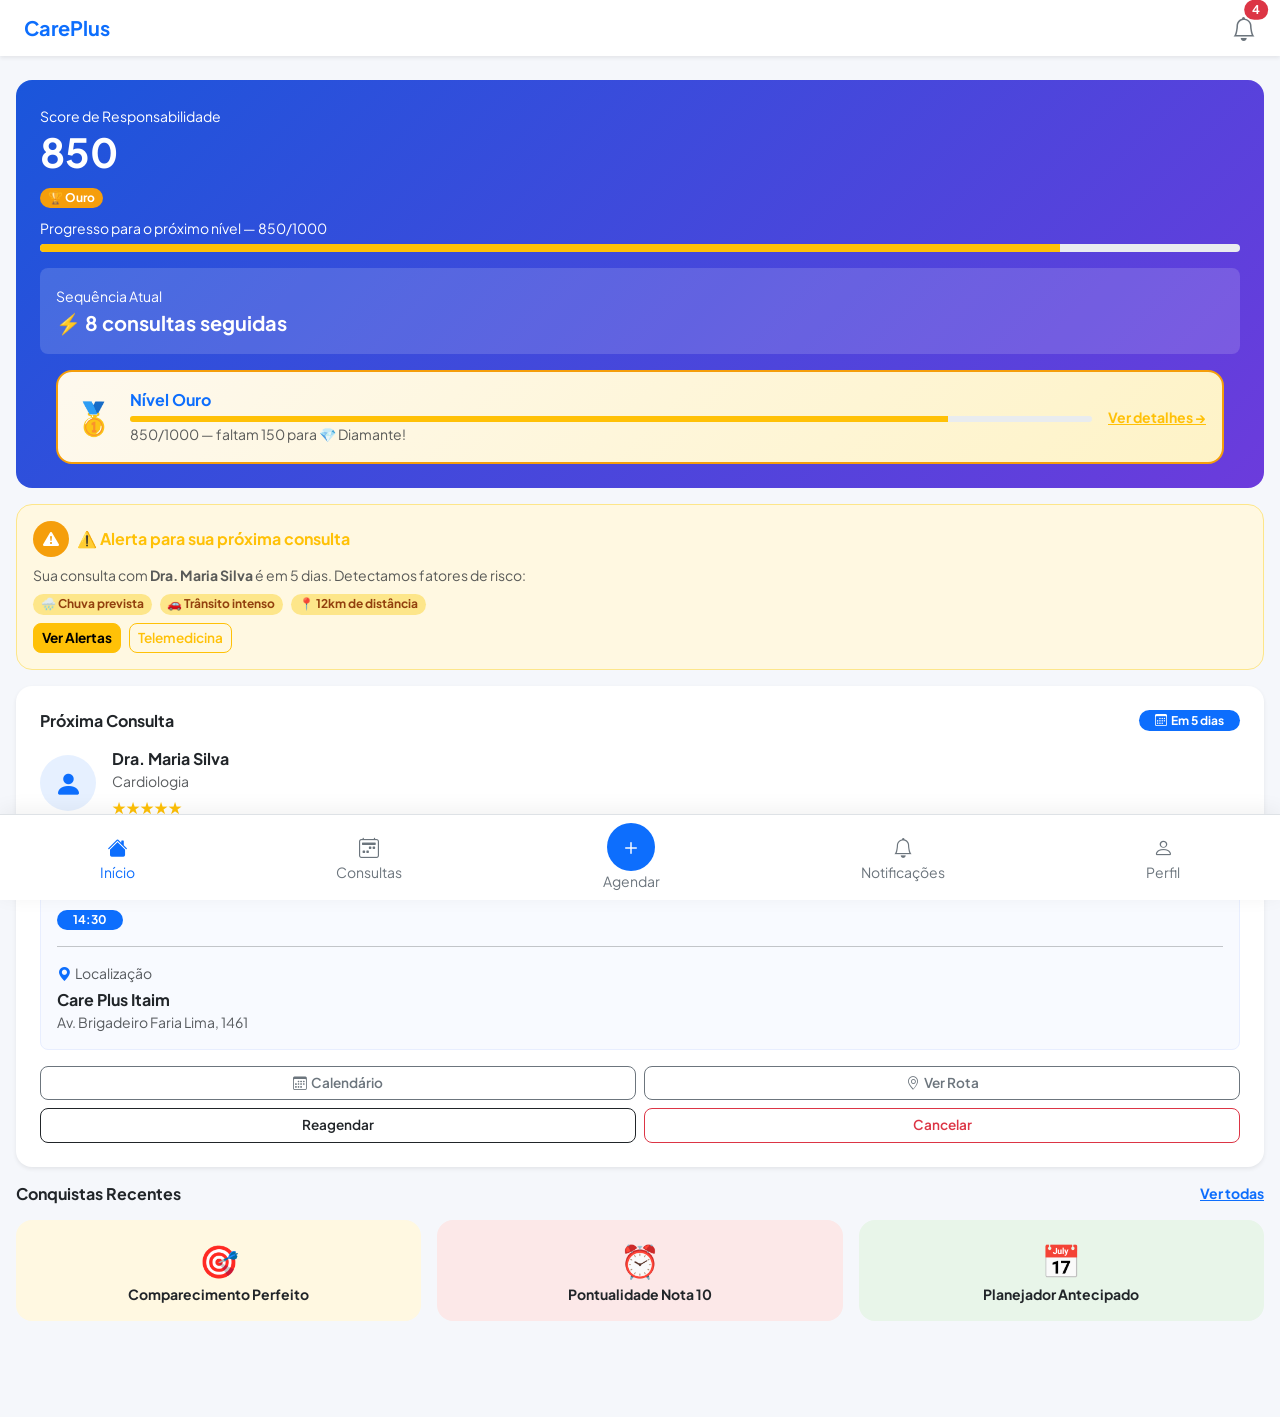
==== CarePlus Challenge/index.html @ 64a6bf33 "primeiro commit" ====
<!DOCTYPE html>
<html lang="pt-BR">
    <head>
        <meta charset="UTF-8">
        <meta name="viewport" content="width=device-width, initial-scale=1.0"/>
        <title>CarePlus</title>
        <link href="https://fonts.googleapis.com/css2?family=Plus+Jakarta+Sans:wght@400;500;600;700;800&display=swap" rel="stylesheet" />  
        <link href="https://cdn.jsdelivr.net/npm/bootstrap@5.3.3/dist/css/bootstrap.min.css" rel="stylesheet" />
        <link href="https://cdn.jsdelivr.net/npm/bootstrap-icons@1.11.3/font/bootstrap-icons.min.css" rel="stylesheet" />
        <link rel="stylesheet" href="css/style.css" />
        

    </head>
    <body>
        <body>

            <nav class="navbar bg-white shadow-sm">
                <div class="container-fluid px-4">

                    <span class="navbar-brand fw-bold text-primary">CarePlus</span>

                    <a href="notificacoes.html" class="position-relative">
                        <i class="bi bi-bell fs-4 text-secondary"></i>
                        <span class="position-absolute top-0 start-100 translate-middle badge rounded-pill bg-danger">4
                    </span>
                    </a>

                </div>
            </nav>
                <div class="mx-3 mt-4 p-4 rounded-4 text-white"style="background: linear-gradient(135deg, #1a56db, #6c3bdc);">

                    <small>Score de Responsabilidade</small>
                    <h1 class="fw-bold">850</h1>
                    <span class="badge rounded-pill" style="background-color: #f59e0b;">🏆 Ouro</span>

                    <div class="mt-2">
                        <small>Progresso para o próximo nível — 850/1000</small>
                    <div class="progress mt-1" style="height: 8px;">
                        <div class="progress-bar bg-warning" style="width: 85%;"></div>
                    </div>
                    </div>
                    <div class="mt-3 p-3 rounded-3" style="background: rgba(255,255,255,0.15);">
                        <small>Sequência Atual</small>
                        <p class="fw-bold fs-5 mb-0">⚡ 8 consultas seguidas</p>
                    </div>  
                    <!-- LEVEL SUMMARY -->
                    <div class="mx-3 mt-3 p-3 rounded-4 d-flex align-items-center gap-3"
                        style="background: linear-gradient(135deg, #fef9ee, #fef3c7); border: 2px solid #f59e0b;">
                    <div class="fs-2">🥇</div>
                    <div class="flex-grow-1">
                        <p class="fw-bold mb-0 text-primary">Nível Ouro</p>
                        <div class="progress mt-1" style="height:6px;">
                        <div class="progress-bar bg-warning" style="width:85%;"></div>
                        </div>
                        <small class="text-muted">850/1000 — faltam 150 para 💎 Diamante!</small>
                    </div>
                    <a href="perfil.html" class="text-warning fw-bold small">
                        Ver detalhes →
                    </a>
                    </div>    
                </div>
                <!-- Dica do Dia com Risco de No-Show -->
                <div class="mx-3 mt-3 p-3 rounded-4"
                    style="background:#fff8e1; border:1px solid #fde68a;">
                <div class="d-flex align-items-center gap-2 mb-2">
                    <div class="rounded-circle d-flex align-items-center justify-content-center"
                        style="width:36px; height:36px; background:#f59e0b; flex-shrink:0;">
                    <i class="bi bi-exclamation-triangle-fill text-white"></i>
                    </div>
                    <p class="fw-bold text-warning mb-0">⚠️ Alerta para sua próxima consulta</p>
                </div>
                <p class="small text-muted mb-2">
                    Sua consulta com <strong>Dra. Maria Silva</strong> é em 5 dias. 
                    Detectamos fatores de risco:
                </p>
                <div class="d-flex gap-2 flex-wrap mb-2">
                    <span class="badge rounded-pill" style="background:#fde68a; color:#92400e;">🌧️ Chuva prevista</span>
                    <span class="badge rounded-pill" style="background:#fde68a; color:#92400e;">🚗 Trânsito intenso</span>
                    <span class="badge rounded-pill" style="background:#fde68a; color:#92400e;">📍 12km de distância</span>
                </div>
                <div class="d-flex gap-2">
                    <a href="notificacoes.html" class="btn btn-sm btn-warning rounded-3 fw-bold">
                    Ver Alertas
                    </a>
                    <button class="btn btn-sm btn-outline-warning rounded-3"
                            onclick="trocarTelemedicina()">
                    Telemedicina
                    </button>
                </div>
                </div>
                <div class="card mx-3 mt-3 border-0 shadow-sm rounded-4">
                <div class="card-body p-4">

                    <div class="d-flex justify-content-between align-items-center mb-3">
                    <h6 class="fw-bold mb-0">Próxima Consulta</h6>
                    <span class="badge bg-primary rounded-pill px-3">
                        <i class="bi bi-calendar3 me-1"></i>Em 5 dias
                    </span>
                    </div>

                    <div class="d-flex align-items-center gap-3 mb-3">
                    <div class="rounded-circle bg-primary bg-opacity-10 d-flex align-items-center justify-content-center"
                        style="width:56px; height:56px;">
                        <i class="bi bi-person-fill fs-3 text-primary"></i>
                    </div>
                    <div>
                        <p class="fw-bold mb-0">Dra. Maria Silva</p>
                        <p class="text-muted small mb-1">Cardiologia</p>
                        <span class="text-warning">★★★★★</span>
                    </div>
                    </div>

                    <div class="p-3 rounded-3 mb-3" style="background:#f8faff; border:1px solid #e8eeff;">
                    <p class="small text-muted mb-1"><i class="bi bi-calendar3 text-primary me-1"></i>Data e Hora</p>
                    <p class="fw-bold mb-1">sexta-feira, 24 de outubro de 2025</p>
                    <span class="badge bg-primary rounded-pill px-3">14:30</span>
                    <hr />
                    <p class="small text-muted mb-1"><i class="bi bi-geo-alt-fill text-primary me-1"></i>Localização</p>
                    <p class="fw-bold mb-0">Care Plus Itaim</p>
                    <p class="text-muted small mb-0">Av. Brigadeiro Faria Lima, 1461</p>
                    </div>

                    <div class="row g-2 mb-2">
                    <div class="col-6">
                        <button class="btn btn-outline-secondary w-100 rounded-3"
                                onclick="adicionarCalendario()">
                        <i class="bi bi-calendar3 me-1"></i>Calendário
                        </button>
                    </div>
                    <div class="col-6">
                        <button class="btn btn-outline-secondary w-100 rounded-3"
                                onclick="abrirRota()">
                        <i class="bi bi-geo-alt me-1"></i>Ver Rota
                        </button>
                    </div>
                    </div>

                    <div class="row g-2">
                    <div class="col-6">
                        <button onclick="window.location.href='agendar.html'" 
                        class="btn btn-outline-dark w-100 rounded-3">
                        Reagendar
                        </button>
                    </div>
                    <div class="col-6">
                        <button onclick="cancelarConsulta()" 
                        class="btn btn-outline-danger w-100 rounded-3">
                        Cancelar
                        </button>    
                    </div>
                    </div>

                </div>
                </div>  
                <div class="mx-3 mt-3 mb-5 pb-5">

                <div class="d-flex justify-content-between align-items-center mb-3">
                    <h6 class="fw-bold mb-0">Conquistas Recentes</h6>
                    <a href="perfil.html" class="text-primary small fw-bold">Ver todas</a>
                </div>

                <div class="row g-3">
                    <div class="col-4">
                    <div class="text-center p-3 rounded-4" style="background:#fff8e1; cursor:pointer;">
                        <div class="fs-2">🎯</div>
                        <p class="small fw-bold mb-0">Comparecimento Perfeito</p>
                    </div>
                    </div>
                    <div class="col-4">
                    <div class="text-center p-3 rounded-4" style="background:#fce8e8;">
                        <div class="fs-2">⏰</div>
                        <p class="small fw-bold mb-0">Pontualidade Nota 10</p>
                    </div>
                    </div>
                    <div class="col-4">
                    <div class="text-center p-3 rounded-4" style="background:#e8f5e9;">
                        <div class="fs-2">📅</div>
                        <p class="small fw-bold mb-0">Planejador Antecipado</p>
                    </div>
                    </div>
                </div>

                </div>  
                <nav class="fixed-bottom bg-white border-top">
                <div class="d-flex justify-content-around align-items-center py-2">

                    <a href="index.html" class="d-flex flex-column align-items-center text-primary text-decoration-none">
                    <i class="bi bi-house-fill fs-5"></i>
                    <small>Início</small>
                    </a>

                    <a href="consultas.html" class="d-flex flex-column align-items-center text-secondary text-decoration-none">
                    <i class="bi bi-calendar2-week fs-5"></i>
                    <small>Consultas</small>
                    </a>

                    <a href="agendar.html" class="d-flex flex-column align-items-center text-decoration-none">
                    <div class="rounded-circle bg-primary text-white d-flex align-items-center justify-content-center"
                        style="width:48px; height:48px;">
                        <i class="bi bi-plus fs-4"></i>
                    </div>
                    <small class="text-secondary">Agendar</small>
                    </a>

                    <a href="notificacoes.html" class="d-flex flex-column align-items-center text-secondary text-decoration-none">
                    <i class="bi bi-bell fs-5"></i>
                    <small>Notificações</small>
                    </a>

                    <a href="perfil.html" class="d-flex flex-column align-items-center text-secondary text-decoration-none">
                    <i class="bi bi-person fs-5"></i>
                    <small>Perfil</small>
                    </a>

                </div>
                </nav>
        </body>
        <script src="https://cdn.jsdelivr.net/npm/bootstrap@5.3.3/dist/js/bootstrap.bundle.min.js"></script>
        <script src="js/script.js"></script>    
    </body>
       
</html>
---- CarePlus Challenge/css/style.css ----
/* Global font */
* {
  font-family: 'Plus Jakarta Sans', sans-serif;
}

/* Body background */
body {
  background-color: #f5f7fb;
}

/* Cards hover effect */
.card {
  transition: transform 0.2s ease, box-shadow 0.2s ease;
}

.card:hover {
  transform: translateY(-2px);
  box-shadow: 0 8px 24px rgba(0,0,0,0.08) !important;
}

/* Buttons */
.btn {
  font-weight: 600;
  font-size: 0.85rem;
}

/* Bottom nav */
.fixed-bottom {
  box-shadow: 0 -4px 20px rgba(0,0,0,0.06);
}    
.card-selected {
  border: 2px solid #1a56db !important;
  background: #eff6ff !important;
}
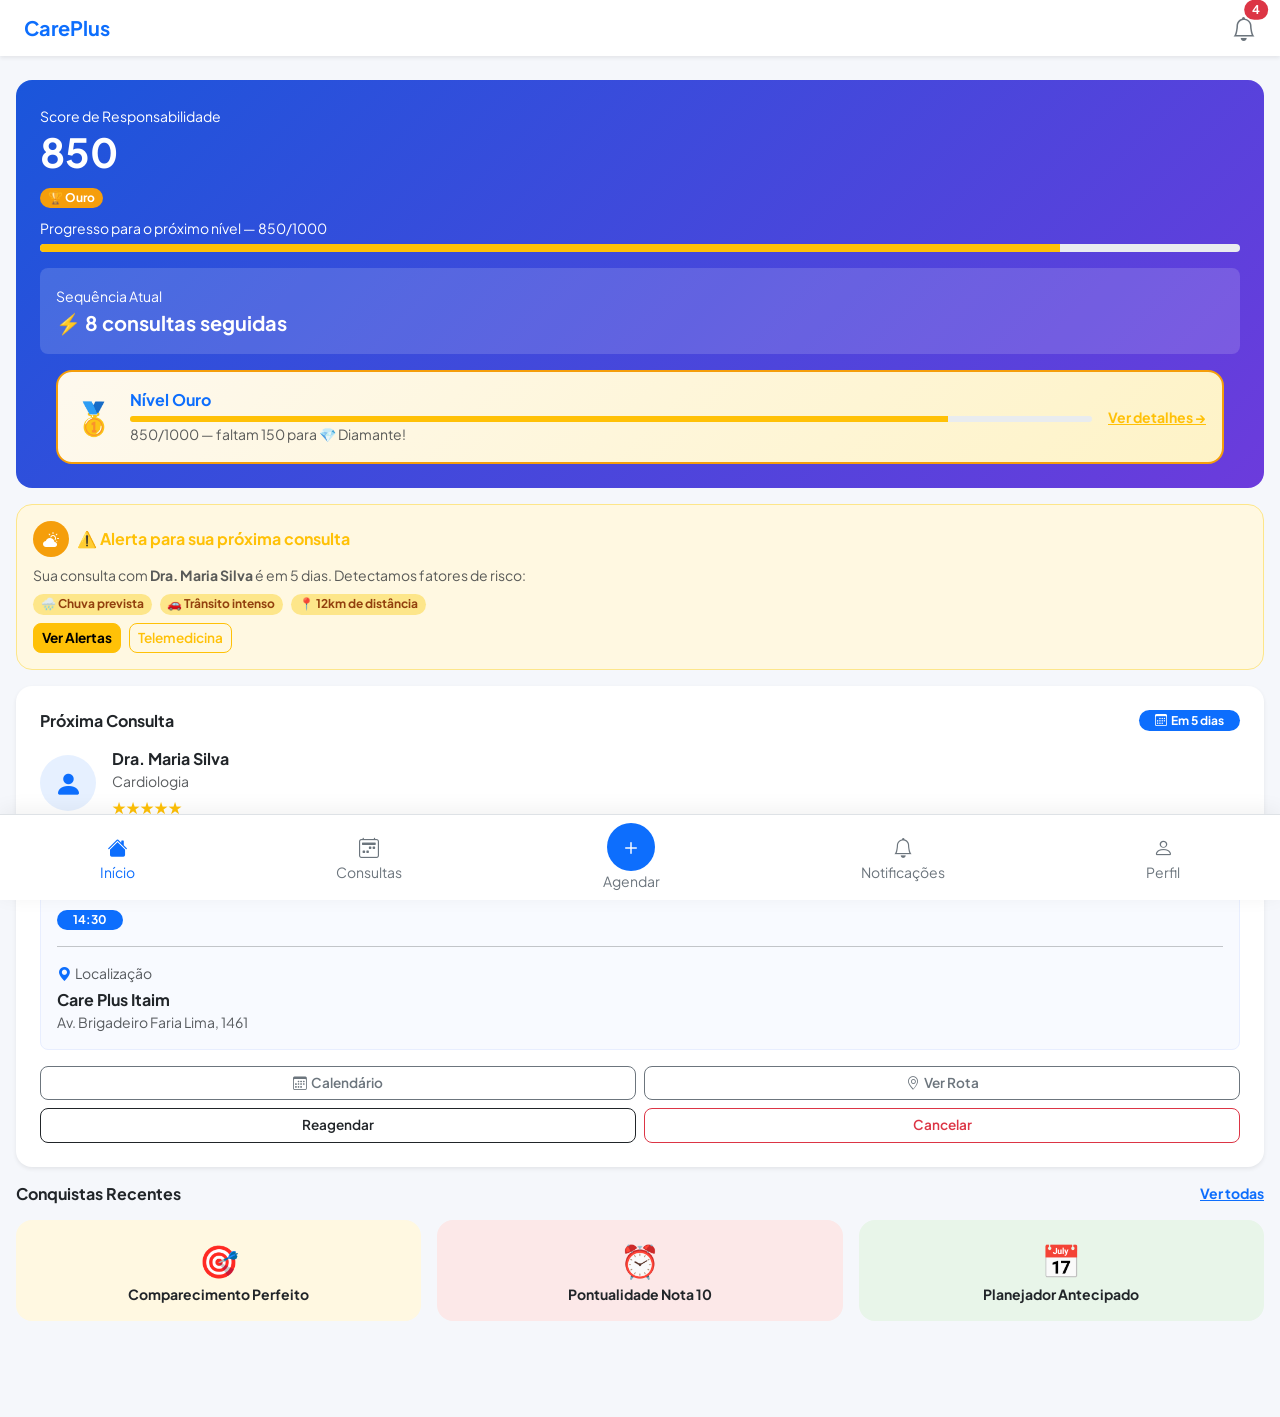
==== commit e242987f: "Integração clima real, notificações inteligentes e melhorias de UX" ====
--- a/CarePlus Challenge/index.html
+++ b/CarePlus Challenge/index.html
@@ -44,7 +44,7 @@
                         <p class="fw-bold fs-5 mb-0">⚡ 8 consultas seguidas</p>
                     </div>  
                     <!-- LEVEL SUMMARY -->
-                    <div class="mx-3 mt-3 p-3 rounded-4 d-flex align-items-center gap-3"
+                <div class="mx-3 mt-3 p-3 rounded-4 d-flex align-items-center gap-3"
                         style="background: linear-gradient(135deg, #fef9ee, #fef3c7); border: 2px solid #f59e0b;">
                     <div class="fs-2">🥇</div>
                     <div class="flex-grow-1">
@@ -58,14 +58,14 @@
                         Ver detalhes →
                     </a>
                     </div>    
-                </div>
-                <!-- Dica do Dia com Risco de No-Show -->
-                <div class="mx-3 mt-3 p-3 rounded-4"
+                </div>        
+                <!-- Dica do Dia com Clima Real -->
+                <div class="mx-3 mt-3 p-3 rounded-4" id="dicaClima"
                     style="background:#fff8e1; border:1px solid #fde68a;">
                 <div class="d-flex align-items-center gap-2 mb-2">
                     <div class="rounded-circle d-flex align-items-center justify-content-center"
                         style="width:36px; height:36px; background:#f59e0b; flex-shrink:0;">
-                    <i class="bi bi-exclamation-triangle-fill text-white"></i>
+                    <i class="bi bi-cloud-sun-fill text-white"></i>
                     </div>
                     <p class="fw-bold text-warning mb-0">⚠️ Alerta para sua próxima consulta</p>
                 </div>
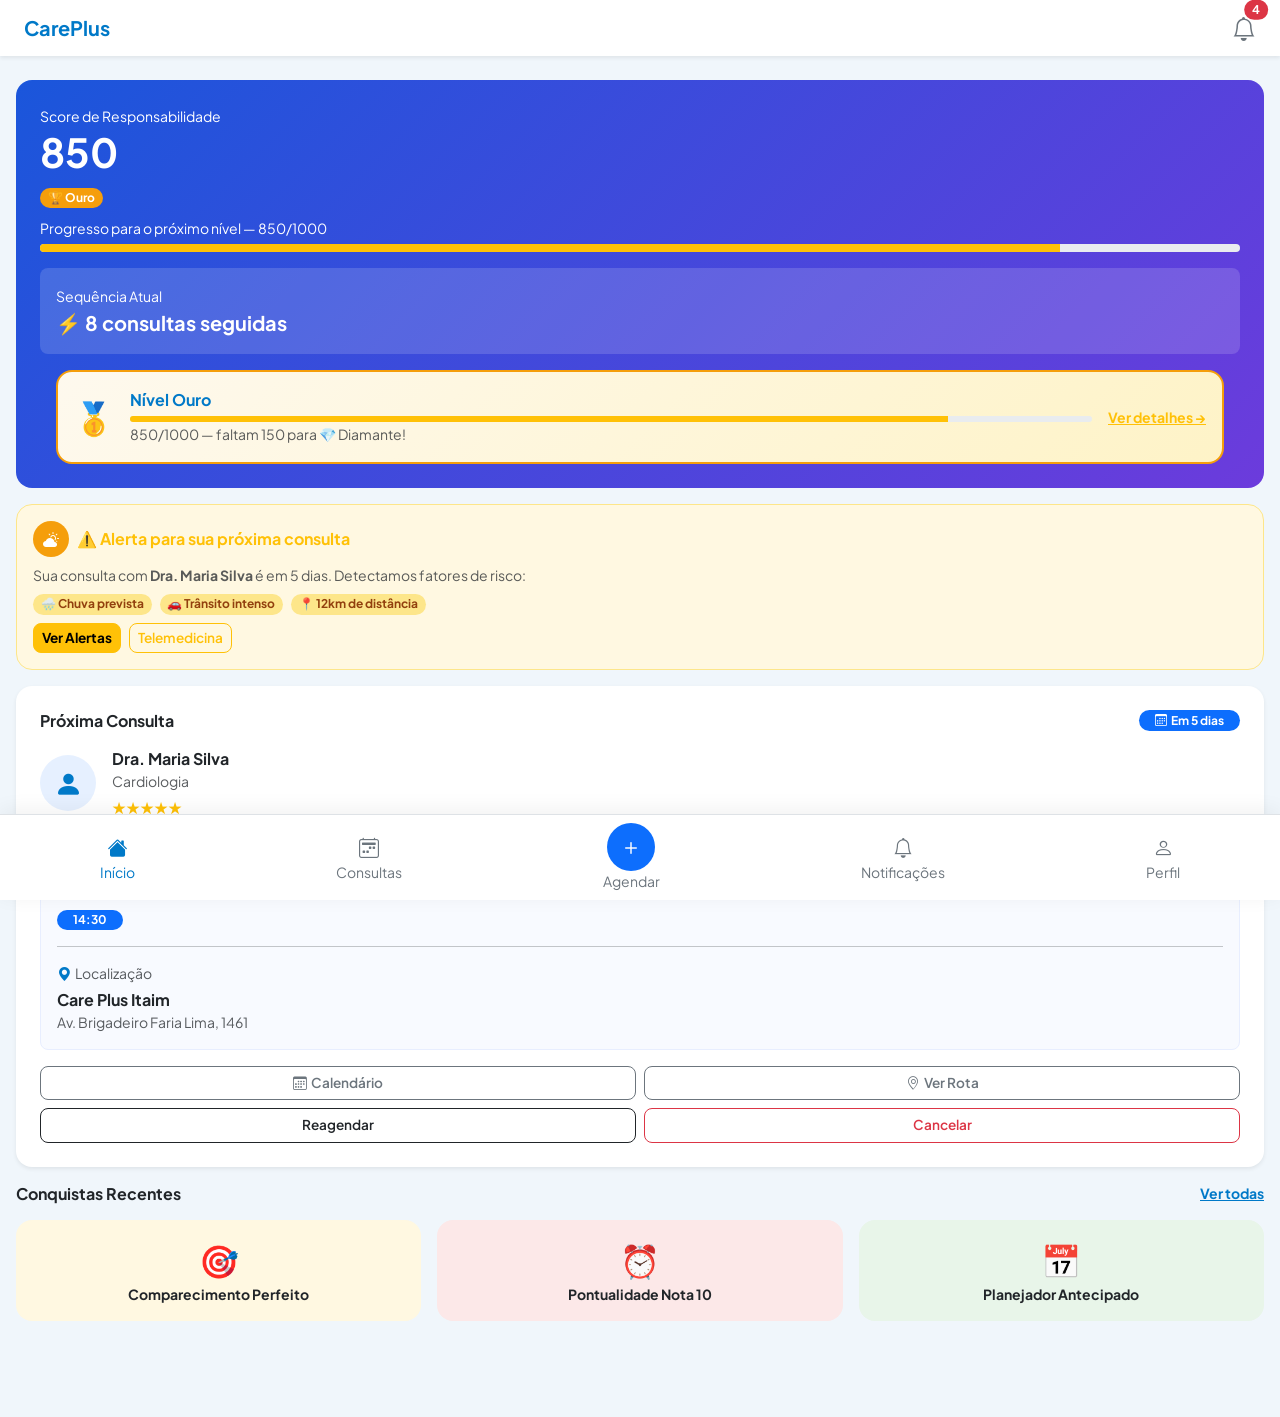
==== commit f7939e25: "feat: logo CarePlus leva para página inicial" ====
--- a/CarePlus Challenge/index.html
+++ b/CarePlus Challenge/index.html
@@ -216,7 +216,8 @@
                 </nav>
         </body>
         <script src="https://cdn.jsdelivr.net/npm/bootstrap@5.3.3/dist/js/bootstrap.bundle.min.js"></script>
-        <script src="js/script.js"></script>    
+        <script src="js/config.js"></script>
+        <script src="js/script.js"></script>   
     </body>
        
 </html>
--- a/CarePlus Challenge/css/style.css
+++ b/CarePlus Challenge/css/style.css
@@ -1,14 +1,24 @@
-/* Global font */
+/* Fonte Global */
 * {
   font-family: 'Plus Jakarta Sans', sans-serif;
 }
 
-/* Body background */
+/* Corpo Background */
 body {
-  background-color: #f5f7fb;
+  background-color: #f0f6fb !important;
+
 }
 
-/* Cards hover effect */
+.text-primary {
+  color: #0079c8 !important;
+}
+
+.btn-primary {
+  background-color: #0079c8 !important;
+  border-color: #0079c8 !important;
+}
+
+/* Efeito dos cartoes */
 .card {
   transition: transform 0.2s ease, box-shadow 0.2s ease;
 }
@@ -18,13 +28,13 @@
   box-shadow: 0 8px 24px rgba(0,0,0,0.08) !important;
 }
 
-/* Buttons */
+/* Botoes */
 .btn {
   font-weight: 600;
   font-size: 0.85rem;
 }
 
-/* Bottom nav */
+/* Nav Botoes */
 .fixed-bottom {
   box-shadow: 0 -4px 20px rgba(0,0,0,0.06);
 }    
